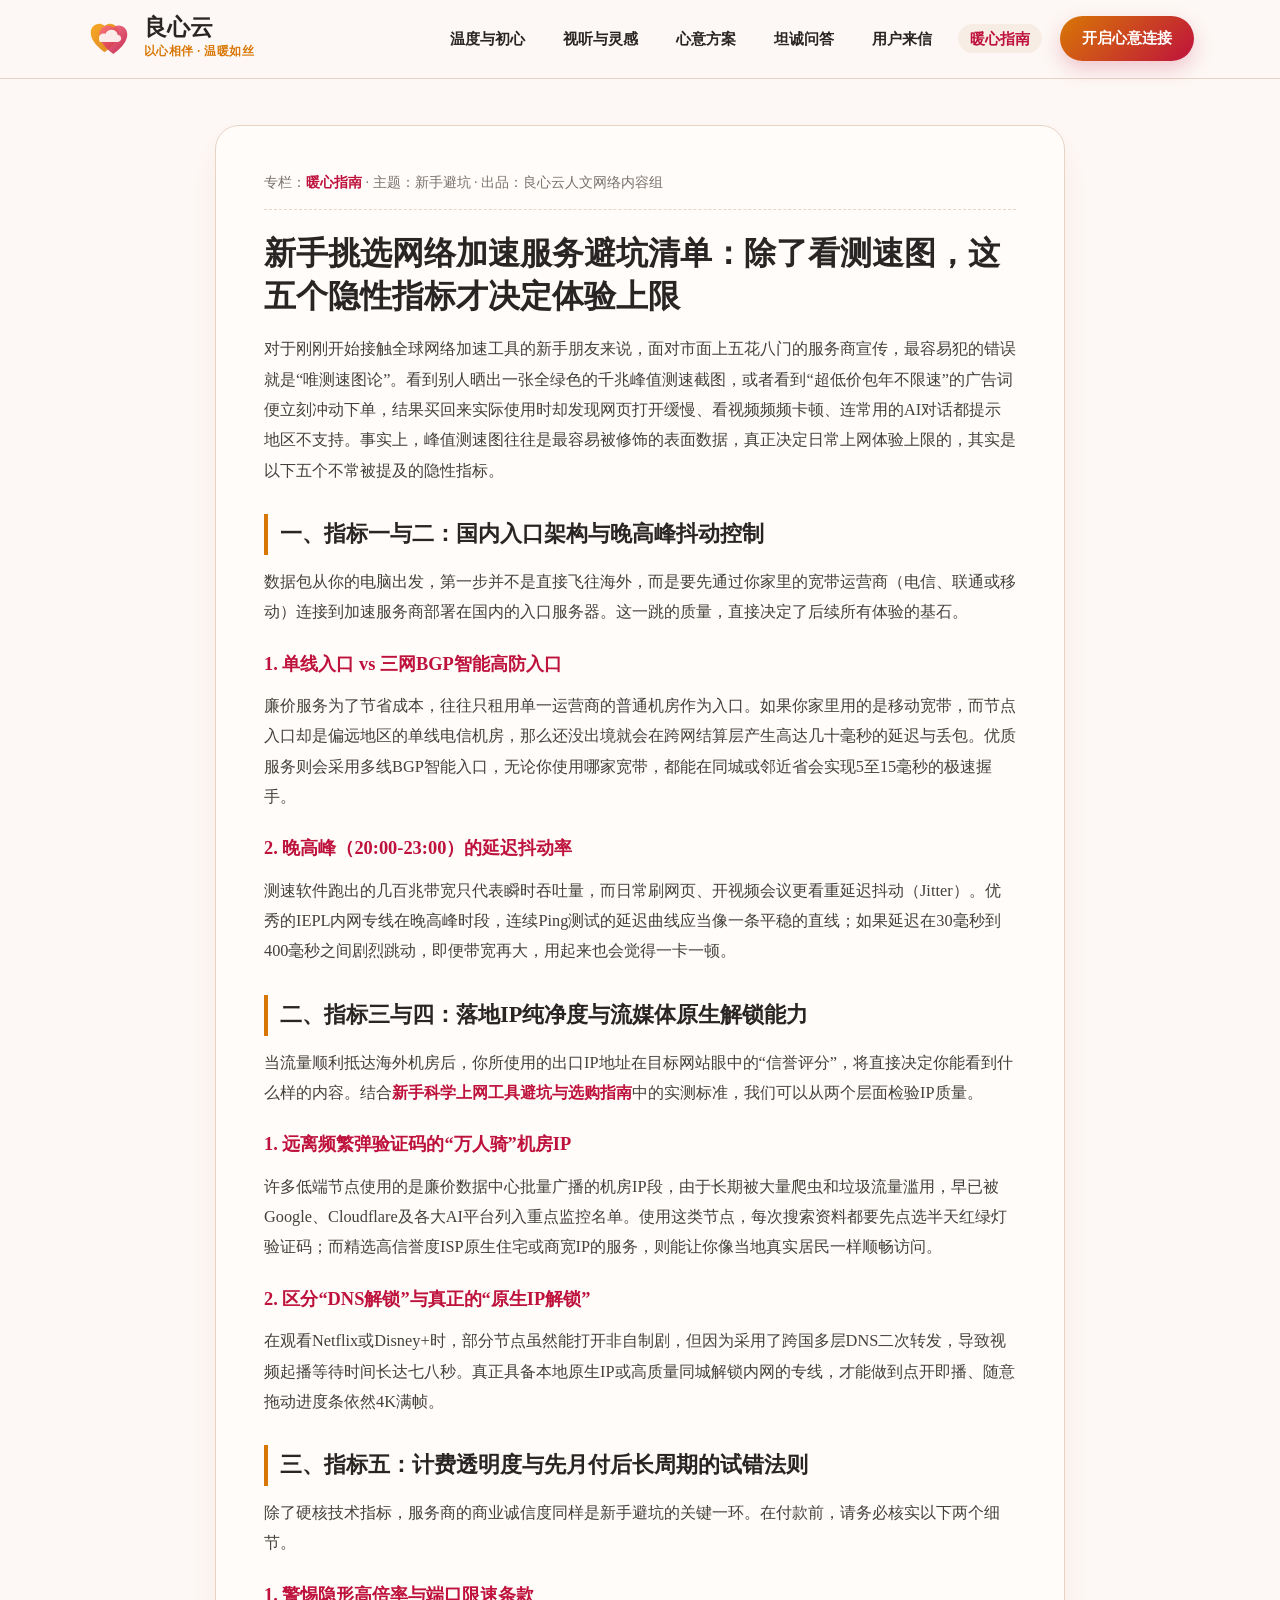
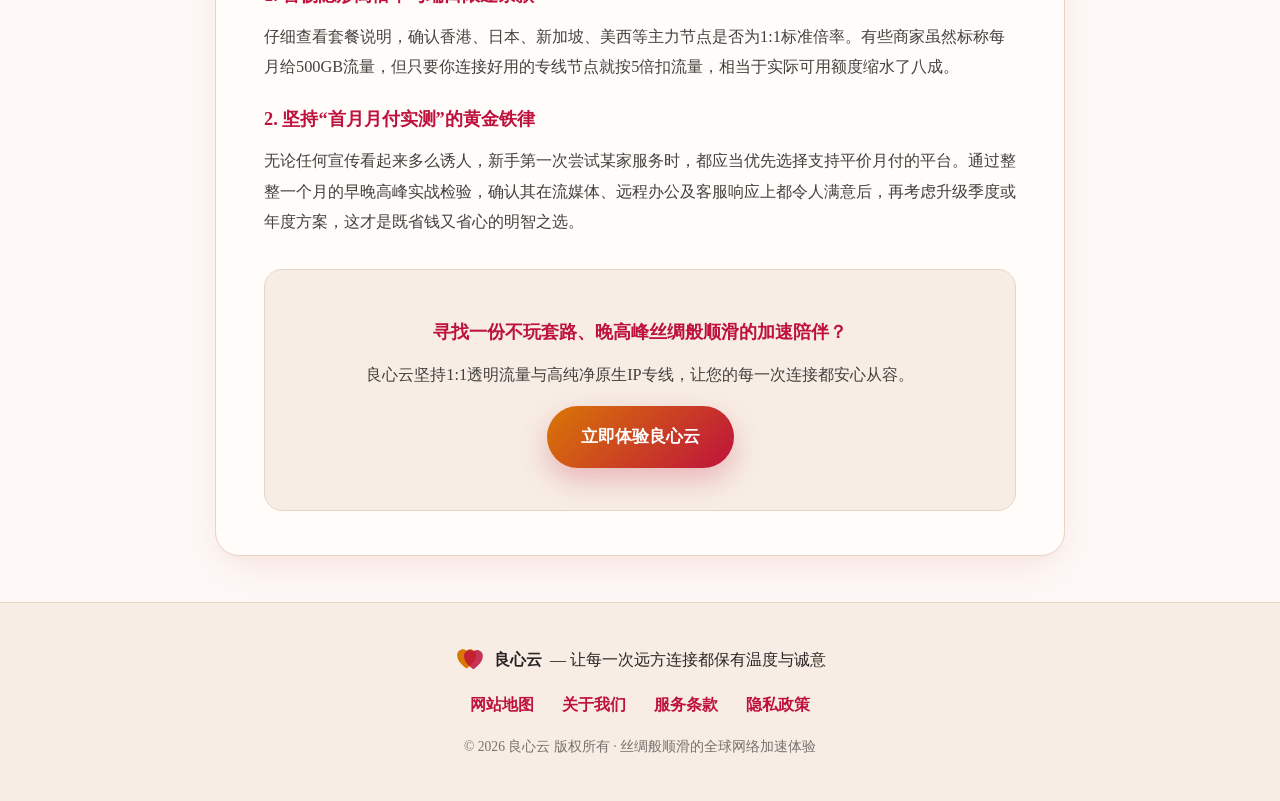
==== beginner-first-proxy-selection-checklist.html @ 46d0551d "Deploy liangxinyun.makeup landing page" ====
<!DOCTYPE html>
<html lang="zh-CN">
<head>
  <meta charset="UTF-8">
  <meta name="viewport" content="width=device-width, initial-scale=1.0">
  <title>新手挑选网络加速服务避坑清单：除了看测速图，这五个隐性指标才决定体验上限 - 良心云</title>
  <meta name="description" content="为什么群里晒出的千兆测速图不能信？从入口BGP质量、IP纯净度、晚高峰丢包率等五个隐性维度教你科学挑选加速服务。">
  <link rel="canonical" href="https://liangxinyun.makeup/beginner-first-proxy-selection-checklist.html">
  <link rel="stylesheet" href="style.css">
</head>
<body>
  <header class="champagne-header">
  <div class="shell-wrap header-bar">
    <a href="index.html" class="twin-brand" aria-label="良心云首页">
      <svg class="twin-logo-svg" viewBox="0 0 52 46" width="46" height="40" aria-hidden="true">
  <defs>
    <linearGradient id="amberHeartGrad" x1="0%" y1="0%" x2="100%" y2="100%">
      <stop offset="0%" stop-color="#F59E0B"/>
      <stop offset="100%" stop-color="#D97706"/>
    </linearGradient>
    <linearGradient id="roseHeartGrad" x1="0%" y1="0%" x2="100%" y2="100%">
      <stop offset="0%" stop-color="#FB7185"/>
      <stop offset="100%" stop-color="#BE123C"/>
    </linearGradient>
  </defs>
  <!-- Left Golden Wing Heart -->
  <path d="M21 38C21 38 5 28 5 15.5C5 9.8 9.4 5.5 14.8 5.5C18 5.5 21 7.8 21 7.8C21 7.8 24 5.5 27.2 5.5C32.6 5.5 37 9.8 37 15.5C37 28 21 38 21 38Z" fill="url(#amberHeartGrad)" opacity="0.88"/>
  <!-- Right Intertwined Rose Heart -->
  <path d="M31 40C31 40 15 30 15 17.5C15 11.8 19.4 7.5 24.8 7.5C28 7.5 31 9.8 31 9.8C31 9.8 34 7.5 37.2 7.5C42.6 7.5 47 11.8 47 17.5C47 30 31 40 31 40Z" fill="url(#roseHeartGrad)" opacity="0.88"/>
  <!-- Gentle Silk Cloud Contour -->
  <path d="M16 26.5H35.5C38 26.5 40 24.6 40 22.2C40 20 38.2 18.2 36 18C35.2 14.8 32.3 12.5 28.8 12.5C25.6 12.5 22.9 14.4 21.8 17.2C21.2 17 20.5 16.8 19.8 16.8C16.9 16.8 14.5 19.1 14.5 22C14.5 24.5 15.2 26.5 16 26.5Z" fill="#FDF8F5" opacity="0.92"/>
</svg>
      <div class="twin-brand-titles">
        <span class="twin-brand-name">良心云</span>
        <span class="twin-brand-sub">以心相伴 · 温暖如丝</span>
      </div>
    </a>
    <nav class="silk-nav" aria-label="主导航">
      <ul class="silk-nav-links">
        <li><a href="index.html#heart-pledge" class="silk-link">温度与初心</a></li>
        <li><a href="index.html#silk-scenes" class="silk-link">视听与灵感</a></li>
        <li><a href="index.html#gentle-tiers" class="silk-link">心意方案</a></li>
        <li><a href="index.html#warm-dialog" class="silk-link">坦诚问答</a></li>
        <li><a href="index.html#user-letters" class="silk-link">用户来信</a></li>
        <li><a href="warm-compass.html" class="silk-link active-silk">暖心指南</a></li>
      </ul>
      <a href="https://ww012.twilightaff.com/#/?code=A56DH1Af" rel="nofollow" target="_blank" class="silk-cta-pill">开启心意连接</a>
    </nav>
  </div>
</header>
  <main class="shell-wrap">
    <article class="paper-reader">
      <div class="paper-meta">
        <span>专栏：<a href="warm-compass.html">暖心指南</a></span> · <span>主题：新手避坑</span> · <span>出品：良心云人文网络内容组</span>
      </div>
      <h1>新手挑选网络加速服务避坑清单：除了看测速图，这五个隐性指标才决定体验上限</h1>
      
<p>对于刚刚开始接触全球网络加速工具的新手朋友来说，面对市面上五花八门的服务商宣传，最容易犯的错误就是“唯测速图论”。看到别人晒出一张全绿色的千兆峰值测速截图，或者看到“超低价包年不限速”的广告词便立刻冲动下单，结果买回来实际使用时却发现网页打开缓慢、看视频频频卡顿、连常用的AI对话都提示地区不支持。事实上，峰值测速图往往是最容易被修饰的表面数据，真正决定日常上网体验上限的，其实是以下五个不常被提及的隐性指标。</p>

<h2>一、指标一与二：国内入口架构与晚高峰抖动控制</h2>
<p>数据包从你的电脑出发，第一步并不是直接飞往海外，而是要先通过你家里的宽带运营商（电信、联通或移动）连接到加速服务商部署在国内的入口服务器。这一跳的质量，直接决定了后续所有体验的基石。</p>

<h3>1. 单线入口 vs 三网BGP智能高防入口</h3>
<p>廉价服务为了节省成本，往往只租用单一运营商的普通机房作为入口。如果你家里用的是移动宽带，而节点入口却是偏远地区的单线电信机房，那么还没出境就会在跨网结算层产生高达几十毫秒的延迟与丢包。优质服务则会采用多线BGP智能入口，无论你使用哪家宽带，都能在同城或邻近省会实现5至15毫秒的极速握手。</p>

<h3>2. 晚高峰（20:00-23:00）的延迟抖动率</h3>
<p>测速软件跑出的几百兆带宽只代表瞬时吞吐量，而日常刷网页、开视频会议更看重延迟抖动（Jitter）。优秀的IEPL内网专线在晚高峰时段，连续Ping测试的延迟曲线应当像一条平稳的直线；如果延迟在30毫秒到400毫秒之间剧烈跳动，即便带宽再大，用起来也会觉得一卡一顿。</p>

<h2>二、指标三与四：落地IP纯净度与流媒体原生解锁能力</h2>
<p>当流量顺利抵达海外机房后，你所使用的出口IP地址在目标网站眼中的“信誉评分”，将直接决定你能看到什么样的内容。结合<a href="https://tizilab.net/" target="_blank">新手科学上网工具避坑与选购指南</a>中的实测标准，我们可以从两个层面检验IP质量。</p>

<h3>1. 远离频繁弹验证码的“万人骑”机房IP</h3>
<p>许多低端节点使用的是廉价数据中心批量广播的机房IP段，由于长期被大量爬虫和垃圾流量滥用，早已被Google、Cloudflare及各大AI平台列入重点监控名单。使用这类节点，每次搜索资料都要先点选半天红绿灯验证码；而精选高信誉度ISP原生住宅或商宽IP的服务，则能让你像当地真实居民一样顺畅访问。</p>

<h3>2. 区分“DNS解锁”与真正的“原生IP解锁”</h3>
<p>在观看Netflix或Disney+时，部分节点虽然能打开非自制剧，但因为采用了跨国多层DNS二次转发，导致视频起播等待时间长达七八秒。真正具备本地原生IP或高质量同城解锁内网的专线，才能做到点开即播、随意拖动进度条依然4K满帧。</p>

<h2>三、指标五：计费透明度与先月付后长周期的试错法则</h2>
<p>除了硬核技术指标，服务商的商业诚信度同样是新手避坑的关键一环。在付款前，请务必核实以下两个细节。</p>

<h3>1. 警惕隐形高倍率与端口限速条款</h3>
<p>仔细查看套餐说明，确认香港、日本、新加坡、美西等主力节点是否为1:1标准倍率。有些商家虽然标称每月给500GB流量，但只要你连接好用的专线节点就按5倍扣流量，相当于实际可用额度缩水了八成。</p>

<h3>2. 坚持“首月月付实测”的黄金铁律</h3>
<p>无论任何宣传看起来多么诱人，新手第一次尝试某家服务时，都应当优先选择支持平价月付的平台。通过整整一个月的早晚高峰实战检验，确认其在流媒体、远程办公及客服响应上都令人满意后，再考虑升级季度或年度方案，这才是既省钱又省心的明智之选。</p>

      <div class="paper-cta-panel">
        <h3>寻找一份不玩套路、晚高峰丝绸般顺滑的加速陪伴？</h3>
        <p>良心云坚持1:1透明流量与高纯净原生IP专线，让您的每一次连接都安心从容。</p>
        <p style="margin-top:14px;">
          <a href="https://ww012.twilightaff.com/#/?code=A56DH1Af" rel="nofollow" target="_blank" class="btn-warm-trial">立即体验良心云</a>
        </p>
      </div>
    </article>
  </main>
  <footer class="champagne-footer">
  <div class="shell-wrap footer-stack">
    <div class="footer-emblem">
      <svg viewBox="0 0 36 28" width="32" height="24" aria-hidden="true">
        <path d="M14 25C14 25 3 18 3 9.5C3 5.5 6.2 2.5 10 2.5C12.2 2.5 14 4.2 14 4.2C14 4.2 15.8 2.5 18 2.5C21.8 2.5 25 5.5 25 9.5C25 18 14 25 14 25Z" fill="#D97706"/>
        <path d="M22 26C22 26 11 19 11 10.5C11 6.5 14.2 3.5 18 3.5C20.2 3.5 22 5.2 22 5.2C22 5.2 23.8 3.5 26 3.5C29.8 3.5 33 6.5 33 10.5C33 19 22 26 22 26Z" fill="#BE123C" opacity="0.85"/>
      </svg>
      <strong>良心云</strong>
      <span>— 让每一次远方连接都保有温度与诚意</span>
    </div>
    <nav class="footer-legal-nav" aria-label="页脚导航">
      <a href="sitemap.html">网站地图</a>
      <a href="about.html">关于我们</a>
      <a href="terms.html">服务条款</a>
      <a href="privacy.html">隐私政策</a>
    </nav>
    <p class="footer-note">© 2026 良心云 版权所有 · 丝绸般顺滑的全球网络加速体验</p>
  </div>
</footer>
</body>
</html>
---- style.css ----
/* 良心云 liangxinyun.makeup - 温暖琥珀双心与丝绸香槟人文美学风格 */
:root {
  --silk-almond: #FDF8F5;
  --champagne-cream: #F7EDE4;
  --card-warm-white: #FFFCFA;
  --amber-heart: #D97706;
  --rose-terracotta: #BE123C;
  --rose-soft: #E11D48;
  --espresso-ink: #292524;
  --espresso-body: #44403C;
  --espresso-muted: #78716C;
  --border-champagne: #E7D4C5;
  --shadow-silk: 0 18px 42px -12px rgba(190, 18, 60, 0.08), 0 6px 18px -4px rgba(217, 119, 6, 0.07);
}

* {
  box-sizing: border-box;
  margin: 0;
  padding: 0;
}

html {
  scroll-behavior: smooth;
  font-size: 16px;
}

body {
  font-family: "PingFang SC", "Hiragino Sans GB", "Songti SC", "Microsoft YaHei", serif;
  background-color: var(--silk-almond);
  color: var(--espresso-body);
  line-height: 1.82;
}

/* 醒目统一超链接色彩，访问前后严格一致，绝不使用默认蓝紫 */
a,
a:link,
a:visited {
  color: var(--rose-terracotta);
  text-decoration: none;
  font-weight: 600;
  transition: color 0.2s ease, background-color 0.2s ease;
}

a:hover,
a:active {
  color: var(--amber-heart);
  text-decoration: underline;
}

.shell-wrap {
  width: 100%;
  max-width: 1160px;
  margin: 0 auto;
  padding: 0 26px;
}

/* Header */
.champagne-header {
  position: sticky;
  top: 0;
  z-index: 99;
  background: rgba(253, 248, 245, 0.96);
  border-bottom: 1px solid var(--border-champagne);
}

.header-bar {
  display: flex;
  align-items: center;
  justify-content: space-between;
  padding-top: 15px;
  padding-bottom: 15px;
  gap: 18px;
}

.twin-brand,
.twin-brand:link,
.twin-brand:visited {
  display: inline-flex;
  align-items: center;
  gap: 12px;
  color: var(--espresso-ink);
  text-decoration: none;
}

.twin-brand-titles {
  display: flex;
  flex-direction: column;
}

.twin-brand-name {
  font-size: 1.42rem;
  font-weight: 900;
  color: var(--espresso-ink);
  line-height: 1.15;
}

.twin-brand-sub {
  font-size: 0.74rem;
  color: var(--amber-heart);
  font-weight: 700;
  letter-spacing: 0.04em;
}

.silk-nav {
  display: flex;
  align-items: center;
  gap: 18px;
  flex-wrap: wrap;
}

.silk-nav-links {
  display: flex;
  align-items: center;
  list-style: none;
  gap: 14px;
  flex-wrap: wrap;
}

.silk-link,
.silk-link:link,
.silk-link:visited {
  color: var(--espresso-ink);
  font-size: 0.95rem;
  font-weight: 600;
  padding: 6px 12px;
  border-radius: 999px;
  text-decoration: none;
}

.silk-link:hover,
.silk-link.active-silk {
  background: var(--champagne-cream);
  color: var(--rose-terracotta);
  text-decoration: none;
}

.silk-cta-pill,
.silk-cta-pill:link,
.silk-cta-pill:visited {
  display: inline-flex;
  align-items: center;
  justify-content: center;
  background: linear-gradient(135deg, #D97706 0%, #BE123C 100%);
  color: #FFFFFF;
  font-size: 0.93rem;
  font-weight: 700;
  padding: 9px 22px;
  border-radius: 999px;
  box-shadow: 0 8px 20px rgba(190, 18, 60, 0.22);
  text-decoration: none;
}

.silk-cta-pill:hover {
  color: #FFFFFF;
  opacity: 0.93;
  text-decoration: none;
}

/* Animations */
@keyframes twinResonance {
  0%, 100% { transform: scale(1) rotate(0deg); }
  50% { transform: scale(1.05) rotate(2deg); }
}

@keyframes silkWaveMove {
  0% { stroke-dashoffset: 480; }
  100% { stroke-dashoffset: 0; }
}

@keyframes auraFloat {
  0%, 100% { transform: translateY(0); }
  50% { transform: translateY(-7px); }
}

/* Editorial Centered Hero */
.editorial-hero {
  padding: 58px 0 44px;
  text-align: center;
}

.pledge-seal {
  display: inline-flex;
  align-items: center;
  gap: 8px;
  background: var(--champagne-cream);
  border: 1px solid var(--border-champagne);
  color: var(--rose-terracotta);
  padding: 6px 18px;
  border-radius: 999px;
  font-size: 0.88rem;
  font-weight: 700;
  margin-bottom: 22px;
}

.editorial-h1 {
  font-size: 2.85rem;
  line-height: 1.26;
  font-weight: 900;
  color: var(--espresso-ink);
  max-width: 880px;
  margin: 0 auto 20px;
}

.editorial-h1 .amber-em {
  color: var(--amber-heart);
}

.editorial-h1 .rose-em {
  color: var(--rose-terracotta);
}

.editorial-lead {
  max-width: 780px;
  margin: 0 auto 30px;
  font-size: 1.12rem;
  color: var(--espresso-body);
}

.editorial-cta-row {
  display: flex;
  justify-content: center;
  flex-wrap: wrap;
  gap: 18px;
  margin-bottom: 42px;
}

.btn-warm-trial,
.btn-warm-trial:link,
.btn-warm-trial:visited {
  display: inline-flex;
  align-items: center;
  justify-content: center;
  background: linear-gradient(135deg, #D97706 0%, #BE123C 100%);
  color: #FFFFFF;
  font-size: 1.06rem;
  font-weight: 800;
  padding: 15px 34px;
  border-radius: 999px;
  box-shadow: 0 12px 28px rgba(190, 18, 60, 0.25);
  text-decoration: none;
}

.btn-warm-trial:hover {
  color: #FFFFFF;
  transform: translateY(-2px);
  text-decoration: none;
}

.btn-silk-rank,
.btn-silk-rank:link,
.btn-silk-rank:visited {
  display: inline-flex;
  align-items: center;
  justify-content: center;
  background: var(--card-warm-white);
  color: var(--rose-terracotta);
  border: 2px solid var(--amber-heart);
  font-size: 1.04rem;
  font-weight: 800;
  padding: 13px 28px;
  border-radius: 999px;
  text-decoration: none;
}

.btn-silk-rank:hover {
  background: var(--champagne-cream);
  color: var(--espresso-ink);
  transform: translateY(-2px);
  text-decoration: none;
}

/* Twin-Heart Stage Showcase */
.twin-heart-stage {
  max-width: 980px;
  margin: 0 auto;
  background: linear-gradient(180deg, #FFFCFA 0%, #F7EDE4 100%);
  border: 1.5px solid var(--border-champagne);
  border-radius: 28px;
  padding: 28px 32px;
  box-shadow: var(--shadow-silk);
}

.twin-stage-caption {
  display: flex;
  justify-content: space-between;
  align-items: center;
  flex-wrap: wrap;
  gap: 10px;
  padding-bottom: 14px;
  margin-bottom: 14px;
  border-bottom: 1px dashed var(--border-champagne);
  font-size: 0.88rem;
  font-weight: 700;
  color: var(--espresso-ink);
}

.twin-svg-canvas {
  width: 100%;
  height: auto;
  display: block;
}

.twin-heart-group {
  transform-origin: 420px 145px;
  animation: twinResonance 3.4s infinite ease-in-out;
}

.silk-stream-line {
  stroke-dasharray: 480;
  animation: silkWaveMove 5s infinite linear;
}

.floating-node-card {
  animation: auraFloat 3.2s infinite ease-in-out;
}

/* Ribbon Divider */
.silk-ribbon-divider {
  width: 100%;
  overflow: hidden;
  padding: 6px 0;
}

.silk-ribbon-divider svg {
  width: 100%;
  height: 48px;
  display: block;
}

/* Sections */
.humanist-section {
  padding: 66px 0;
}

.humanist-section.cream-tone {
  background: var(--champagne-cream);
}

.center-heading {
  text-align: center;
  max-width: 720px;
  margin: 0 auto 46px;
}

.eyebrow-petal {
  display: inline-block;
  font-size: 0.84rem;
  font-weight: 800;
  color: var(--amber-heart);
  background: var(--card-warm-white);
  border: 1px solid var(--border-champagne);
  padding: 4px 16px;
  border-radius: 999px;
  margin-bottom: 12px;
}

.center-heading h2 {
  font-size: 2.08rem;
  font-weight: 900;
  color: var(--espresso-ink);
  margin-bottom: 12px;
}

.center-heading p {
  font-size: 1.02rem;
  color: var(--espresso-muted);
}

/* 3-Column Narrative Story Cards */
.narrative-trio {
  display: grid;
  grid-template-columns: repeat(3, 1fr);
  gap: 28px;
}

.story-card {
  background: var(--card-warm-white);
  border: 1px solid var(--border-champagne);
  border-radius: 24px;
  padding: 34px 28px;
  box-shadow: var(--shadow-silk);
  position: relative;
}

.story-num {
  font-size: 0.82rem;
  font-weight: 800;
  color: var(--amber-heart);
  letter-spacing: 0.08em;
  display: block;
  margin-bottom: 12px;
}

.story-icon {
  margin-bottom: 16px;
}

.story-card h3 {
  font-size: 1.3rem;
  color: var(--espresso-ink);
  font-weight: 800;
  margin-bottom: 12px;
}

.story-card p {
  font-size: 0.96rem;
  color: var(--espresso-body);
}

/* 4-Card Lifestyle Streaming & AI Showcase */
.silk-quad-grid {
  display: grid;
  grid-template-columns: repeat(2, 1fr);
  gap: 24px;
}

.silk-scene-box {
  background: var(--card-warm-white);
  border: 1px solid var(--border-champagne);
  border-radius: 22px;
  padding: 28px;
  box-shadow: var(--shadow-silk);
}

.silk-scene-top {
  display: flex;
  align-items: center;
  gap: 14px;
  margin-bottom: 14px;
}

.silk-scene-top h3 {
  font-size: 1.24rem;
  color: var(--espresso-ink);
  font-weight: 800;
}

.silk-scene-box p {
  font-size: 0.96rem;
  color: var(--espresso-body);
  margin-bottom: 14px;
}

.silk-badges {
  display: flex;
  flex-wrap: wrap;
  gap: 8px;
}

.silk-badge {
  font-size: 0.8rem;
  font-weight: 700;
  color: var(--rose-terracotta);
  background: var(--silk-almond);
  border: 1px solid var(--border-champagne);
  padding: 3px 12px;
  border-radius: 999px;
}

/* 3-Tier Humanist Pricing */
.tier-trio {
  display: grid;
  grid-template-columns: repeat(3, 1fr);
  gap: 26px;
}

.tier-box {
  background: var(--card-warm-white);
  border: 1px solid var(--border-champagne);
  border-radius: 24px;
  padding: 34px 28px;
  box-shadow: var(--shadow-silk);
  display: flex;
  flex-direction: column;
  justify-content: space-between;
  position: relative;
}

.tier-box.warm-choice {
  border: 2px solid var(--rose-terracotta);
  background: linear-gradient(180deg, #FFFCFA 0%, #FDF2F4 100%);
}

.tier-seal {
  position: absolute;
  top: -13px;
  left: 28px;
  background: linear-gradient(135deg, #D97706 0%, #BE123C 100%);
  color: #FFFFFF;
  font-size: 0.78rem;
  font-weight: 800;
  padding: 4px 14px;
  border-radius: 999px;
}

.tier-title {
  font-size: 1.34rem;
  color: var(--espresso-ink);
  font-weight: 900;
  margin-bottom: 6px;
}

.tier-desc {
  font-size: 0.9rem;
  color: var(--espresso-muted);
  margin-bottom: 18px;
}

.tier-amount {
  margin-bottom: 20px;
  padding-bottom: 16px;
  border-bottom: 1px dashed var(--border-champagne);
}

.tier-val {
  font-size: 2.45rem;
  font-weight: 900;
  color: var(--rose-terracotta);
}

.tier-cycle {
  font-size: 0.94rem;
  color: var(--espresso-muted);
}

.tier-list {
  list-style: none;
  margin-bottom: 26px;
}

.tier-list li {
  display: flex;
  align-items: center;
  gap: 10px;
  margin-bottom: 12px;
  font-size: 0.95rem;
}

.tier-cta,
.tier-cta:link,
.tier-cta:visited {
  display: block;
  text-align: center;
  background: linear-gradient(135deg, #D97706 0%, #BE123C 100%);
  color: #FFFFFF;
  font-weight: 800;
  padding: 13px 20px;
  border-radius: 999px;
  text-decoration: none;
}

.tier-cta:hover {
  color: #FFFFFF;
  opacity: 0.92;
  text-decoration: none;
}

/* Conversational FAQ */
.dialog-list {
  display: grid;
  grid-template-columns: repeat(2, 1fr);
  gap: 24px;
}

.dialog-item {
  background: var(--card-warm-white);
  border: 1px solid var(--border-champagne);
  border-radius: 20px;
  padding: 26px;
  box-shadow: var(--shadow-silk);
}

.dialog-item h3 {
  font-size: 1.12rem;
  color: var(--espresso-ink);
  font-weight: 800;
  margin-bottom: 10px;
}

.dialog-item p {
  font-size: 0.95rem;
  color: var(--espresso-body);
}

/* User Letters */
.letter-grid {
  display: grid;
  grid-template-columns: repeat(3, 1fr);
  gap: 24px;
}

.letter-card {
  background: var(--card-warm-white);
  border: 1px solid var(--border-champagne);
  border-radius: 22px;
  padding: 28px;
  box-shadow: var(--shadow-silk);
}

.letter-body {
  font-size: 0.96rem;
  color: var(--espresso-body);
  margin-bottom: 18px;
}

.letter-sign {
  border-top: 1px dashed var(--border-champagne);
  padding-top: 12px;
  display: flex;
  justify-content: space-between;
  font-size: 0.86rem;
  font-weight: 700;
  color: var(--rose-terracotta);
}

/* Hub & Subpages */
.subpage-banner {
  background: var(--champagne-cream);
  border-bottom: 1px solid var(--border-champagne);
  padding: 50px 0 38px;
  text-align: center;
}

.subpage-banner h1 {
  font-size: 2.25rem;
  color: var(--espresso-ink);
  font-weight: 900;
  margin-bottom: 10px;
}

.subpage-banner p {
  max-width: 680px;
  margin: 0 auto;
  color: var(--espresso-body);
}

.compass-cards-grid {
  display: grid;
  grid-template-columns: repeat(3, 1fr);
  gap: 26px;
  padding: 50px 0;
}

.compass-card {
  background: var(--card-warm-white);
  border: 1px solid var(--border-champagne);
  border-radius: 22px;
  padding: 28px;
  box-shadow: var(--shadow-silk);
  display: flex;
  flex-direction: column;
  justify-content: space-between;
}

.compass-tag {
  display: inline-block;
  font-size: 0.78rem;
  font-weight: 800;
  color: var(--amber-heart);
  background: var(--champagne-cream);
  padding: 4px 12px;
  border-radius: 999px;
  margin-bottom: 12px;
}

.compass-card h2 {
  font-size: 1.2rem;
  line-height: 1.45;
  margin-bottom: 12px;
}

.compass-card h2 a,
.compass-card h2 a:link,
.compass-card h2 a:visited {
  color: var(--espresso-ink);
  text-decoration: none;
}

.compass-card h2 a:hover {
  color: var(--rose-terracotta);
}

.compass-card p {
  font-size: 0.93rem;
  color: var(--espresso-muted);
  margin-bottom: 18px;
}

.paper-reader {
  max-width: 850px;
  margin: 46px auto;
  background: var(--card-warm-white);
  border: 1px solid var(--border-champagne);
  border-radius: 24px;
  padding: 44px 48px;
  box-shadow: var(--shadow-silk);
}

.paper-meta {
  font-size: 0.88rem;
  color: var(--espresso-muted);
  padding-bottom: 14px;
  margin-bottom: 22px;
  border-bottom: 1px dashed var(--border-champagne);
}

.paper-reader h1 {
  font-size: 1.98rem;
  color: var(--espresso-ink);
  font-weight: 900;
  margin-bottom: 16px;
  line-height: 1.36;
}

.paper-reader h2 {
  font-size: 1.4rem;
  color: var(--espresso-ink);
  font-weight: 800;
  margin: 28px 0 12px;
  padding-left: 12px;
  border-left: 4px solid var(--amber-heart);
}

.paper-reader h3 {
  font-size: 1.15rem;
  color: var(--rose-terracotta);
  font-weight: 800;
  margin: 20px 0 10px;
}

.paper-reader p {
  font-size: 1.02rem;
  color: var(--espresso-body);
  margin-bottom: 16px;
  line-height: 1.86;
}

.paper-cta-panel {
  margin-top: 32px;
  padding: 26px;
  background: var(--champagne-cream);
  border: 1px solid var(--border-champagne);
  border-radius: 18px;
  text-align: center;
}

/* Footer */
.champagne-footer {
  background: var(--champagne-cream);
  border-top: 1px solid var(--border-champagne);
  padding: 42px 0;
  margin-top: 44px;
}

.footer-stack {
  display: flex;
  flex-direction: column;
  align-items: center;
  gap: 16px;
  text-align: center;
}

.footer-emblem {
  display: flex;
  align-items: center;
  gap: 8px;
  flex-wrap: wrap;
  justify-content: center;
  color: var(--espresso-ink);
}

.footer-legal-nav {
  display: flex;
  gap: 28px;
  flex-wrap: wrap;
  justify-content: center;
}

.footer-legal-nav a,
.footer-legal-nav a:link,
.footer-legal-nav a:visited {
  color: var(--rose-terracotta);
  font-weight: 700;
}

.footer-note {
  font-size: 0.85rem;
  color: var(--espresso-muted);
}

@media (max-width: 960px) {
  .narrative-trio,
  .silk-quad-grid,
  .tier-trio,
  .dialog-list,
  .letter-grid,
  .compass-cards-grid {
    grid-template-columns: 1fr;
  }
}

@media (max-width: 768px) {
  .header-bar {
    flex-direction: column;
    align-items: flex-start;
    gap: 12px;
  }
  .silk-nav {
    width: 100%;
    display: flex !important;
    flex-wrap: wrap;
    gap: 10px;
  }
  .silk-nav-links {
    display: flex !important;
    flex-wrap: wrap;
    width: 100%;
    gap: 8px;
  }
  .silk-link {
    font-size: 0.88rem;
    padding: 5px 10px;
    background: var(--card-warm-white);
    border: 1px solid var(--border-champagne);
  }
  .silk-cta-pill {
    width: 100%;
    padding: 11px 16px;
  }
  .editorial-h1 {
    font-size: 2rem;
  }
  .paper-reader {
    padding: 26px 20px;
    margin: 24px 12px;
  }
}
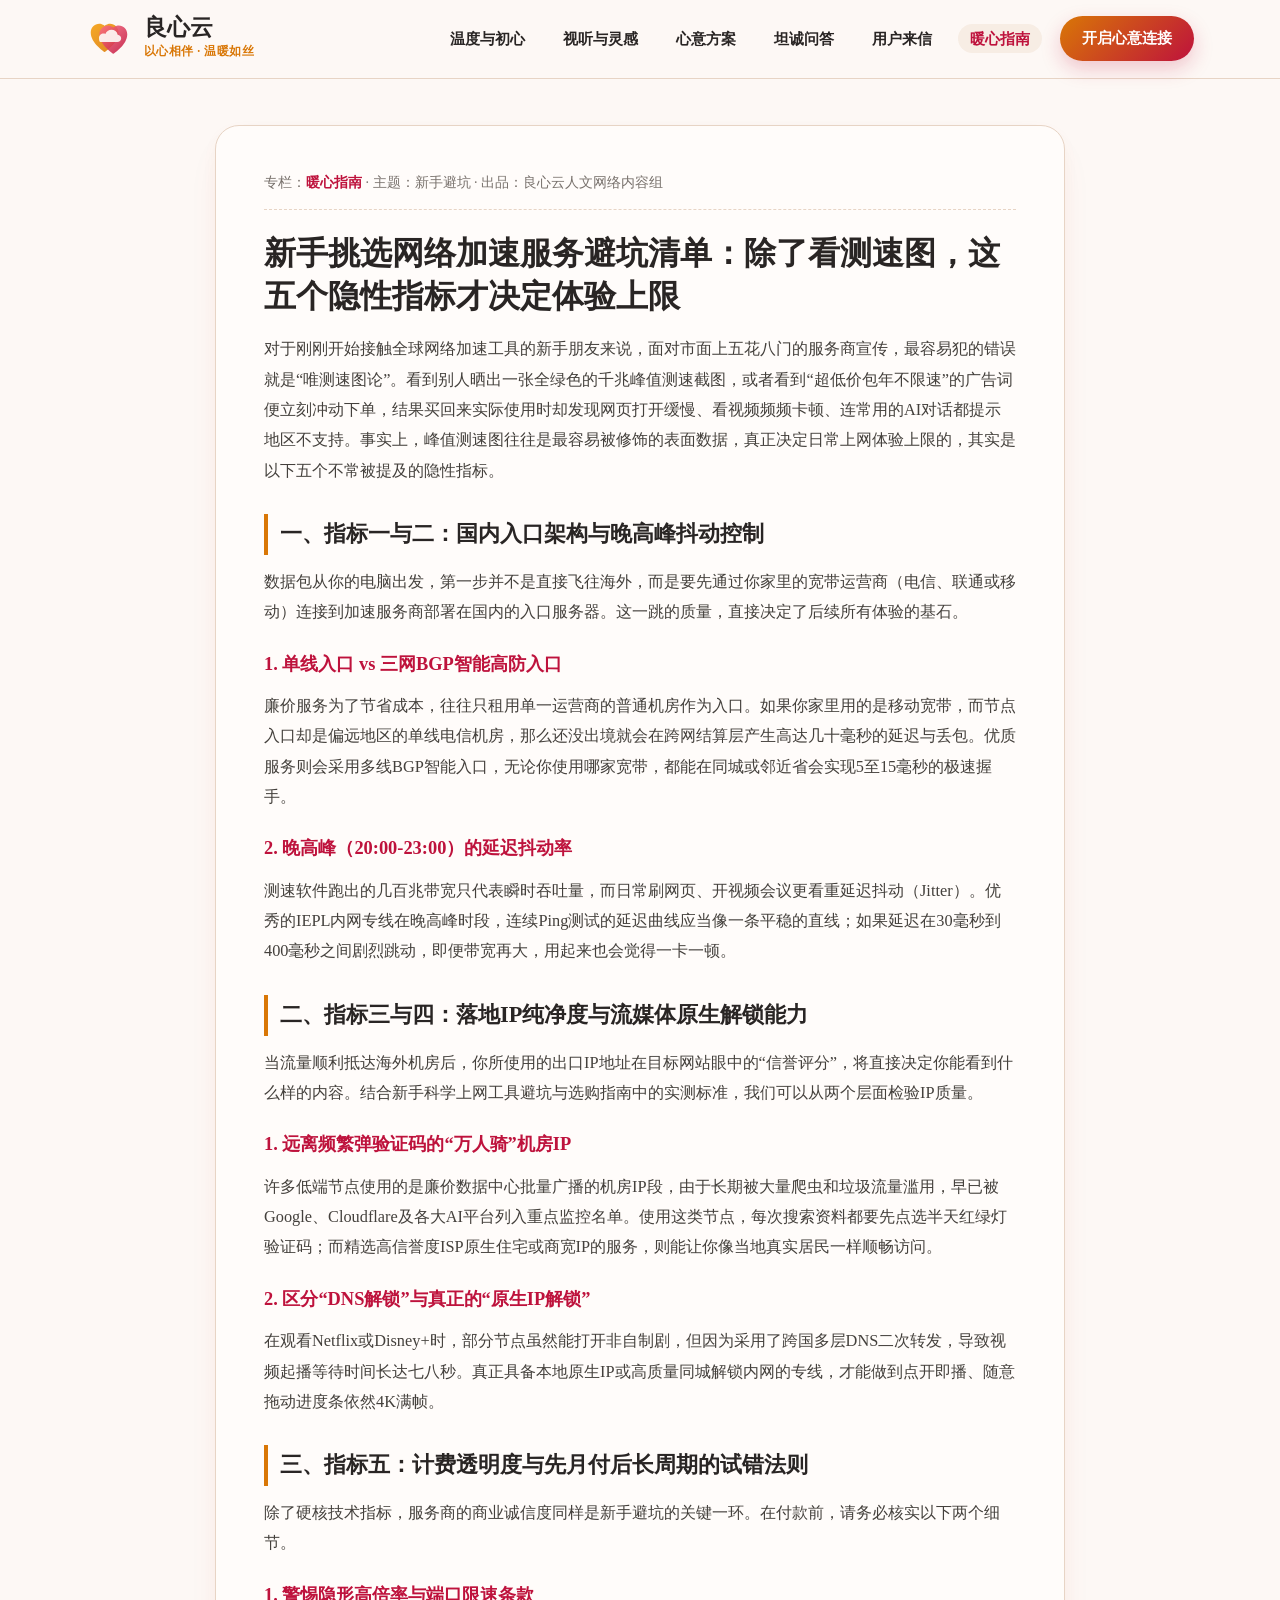
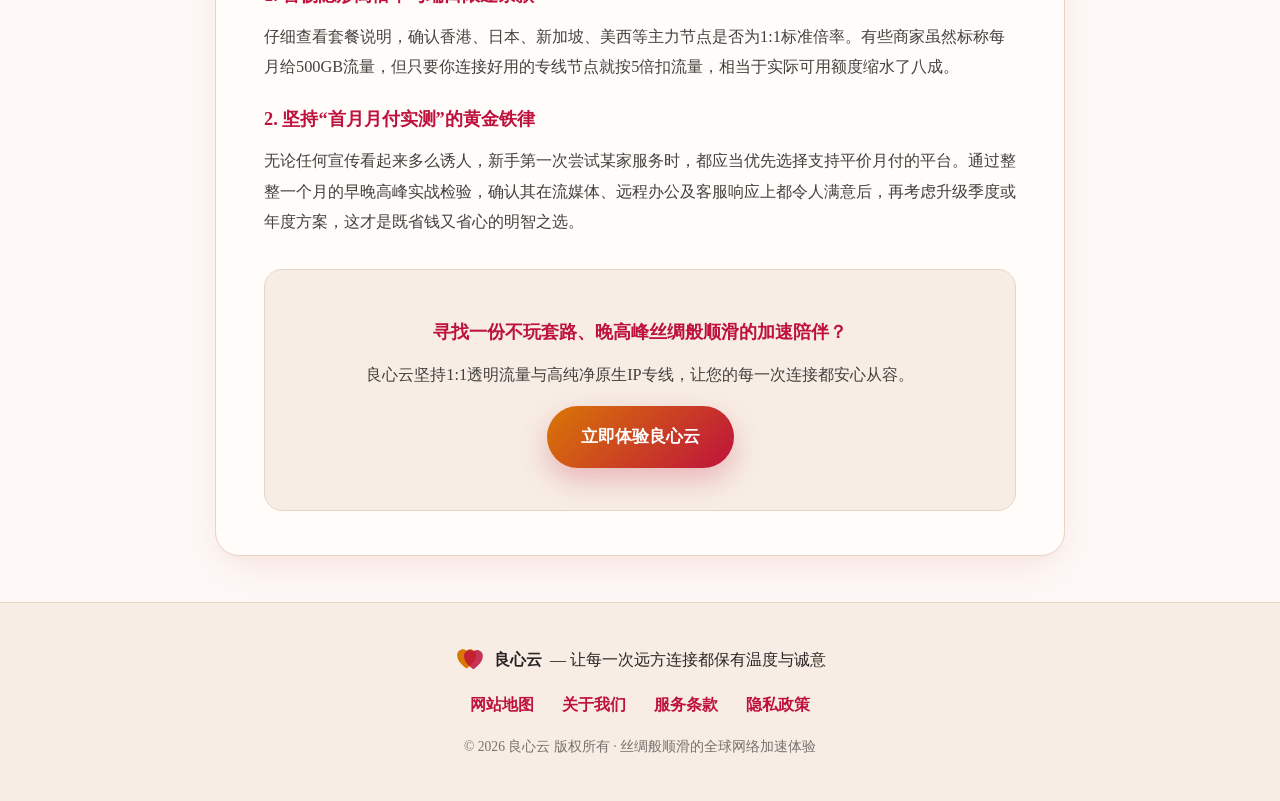
==== commit ccc78683: "fix: remove external blog links, desensitize subscription terms, and align official landing page sty" ====
--- a/beginner-first-proxy-selection-checklist.html
+++ b/beginner-first-proxy-selection-checklist.html
@@ -67,7 +67,7 @@
 <p>测速软件跑出的几百兆带宽只代表瞬时吞吐量，而日常刷网页、开视频会议更看重延迟抖动（Jitter）。优秀的IEPL内网专线在晚高峰时段，连续Ping测试的延迟曲线应当像一条平稳的直线；如果延迟在30毫秒到400毫秒之间剧烈跳动，即便带宽再大，用起来也会觉得一卡一顿。</p>
 
 <h2>二、指标三与四：落地IP纯净度与流媒体原生解锁能力</h2>
-<p>当流量顺利抵达海外机房后，你所使用的出口IP地址在目标网站眼中的“信誉评分”，将直接决定你能看到什么样的内容。结合<a href="https://tizilab.net/" target="_blank">新手科学上网工具避坑与选购指南</a>中的实测标准，我们可以从两个层面检验IP质量。</p>
+<p>当流量顺利抵达海外机房后，你所使用的出口IP地址在目标网站眼中的“信誉评分”，将直接决定你能看到什么样的内容。结合新手科学上网工具避坑与选购指南中的实测标准，我们可以从两个层面检验IP质量。</p>
 
 <h3>1. 远离频繁弹验证码的“万人骑”机房IP</h3>
 <p>许多低端节点使用的是廉价数据中心批量广播的机房IP段，由于长期被大量爬虫和垃圾流量滥用，早已被Google、Cloudflare及各大AI平台列入重点监控名单。使用这类节点，每次搜索资料都要先点选半天红绿灯验证码；而精选高信誉度ISP原生住宅或商宽IP的服务，则能让你像当地真实居民一样顺畅访问。</p>
